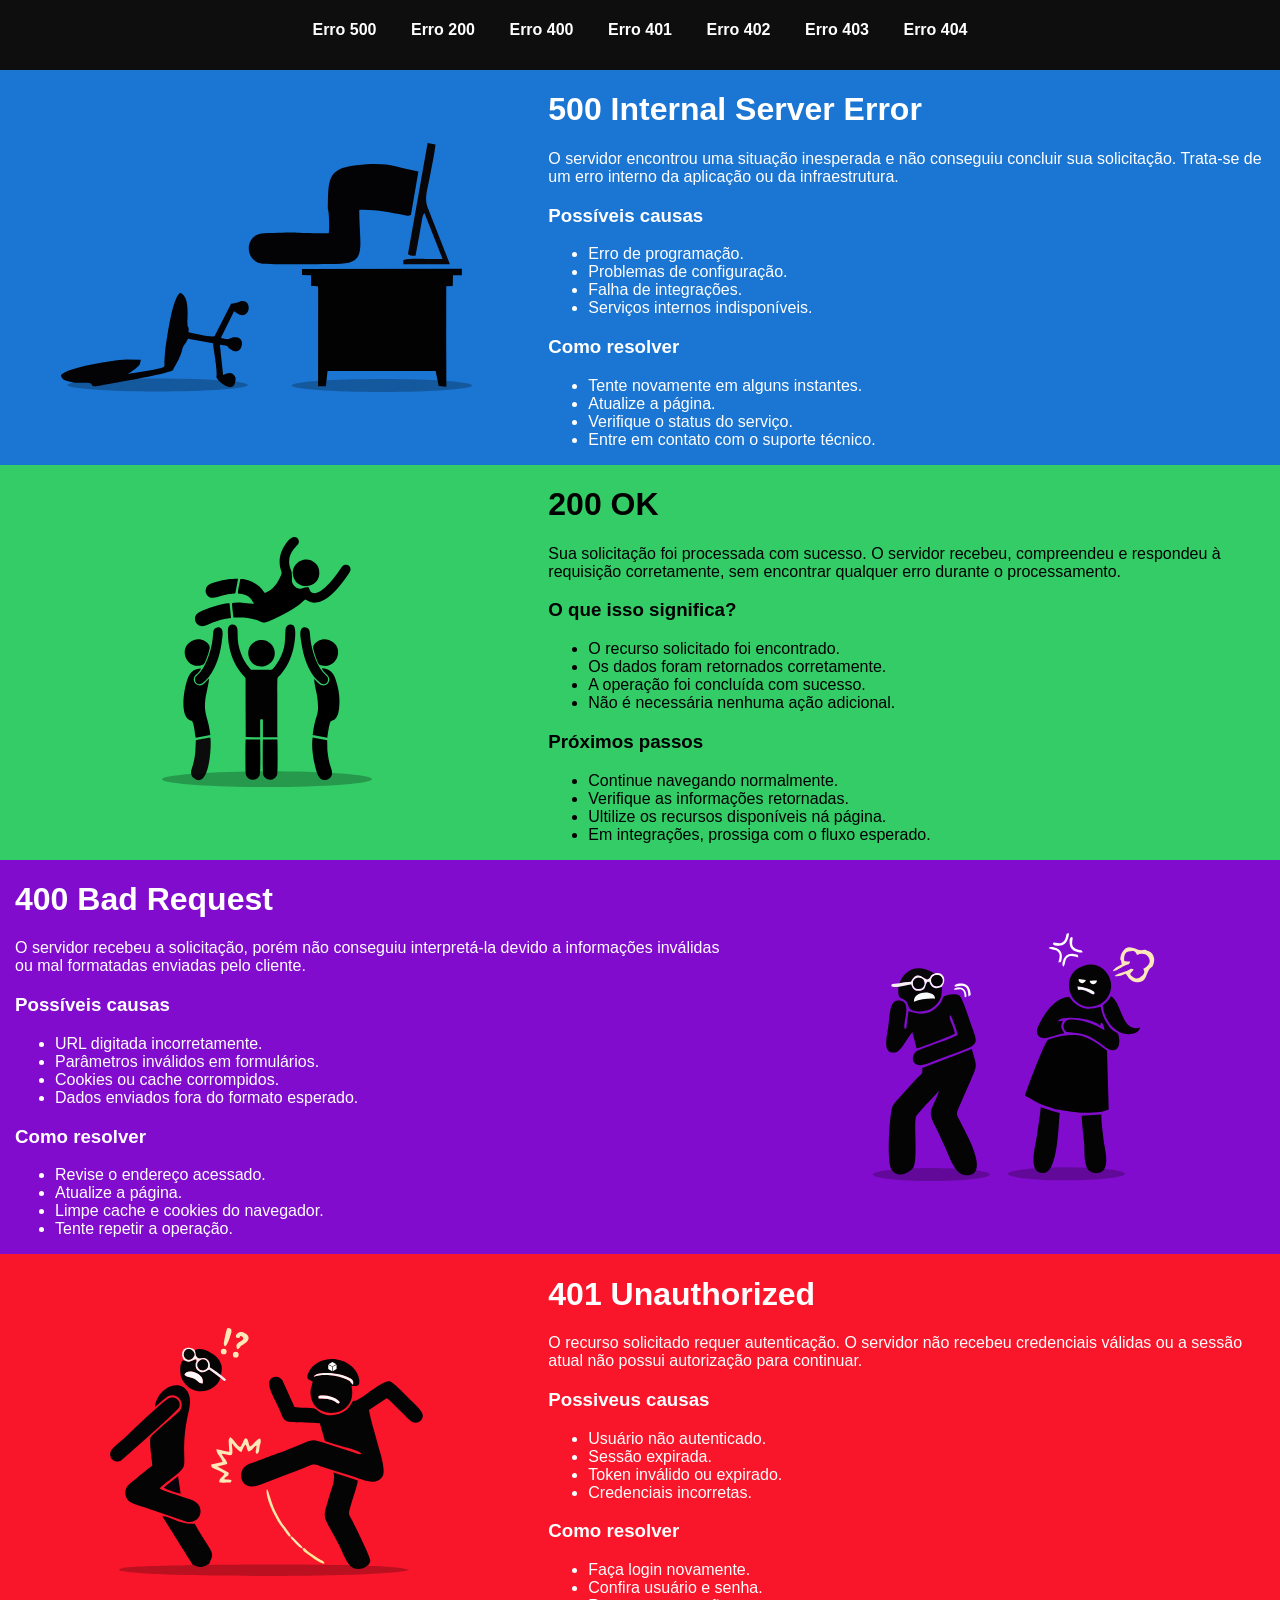
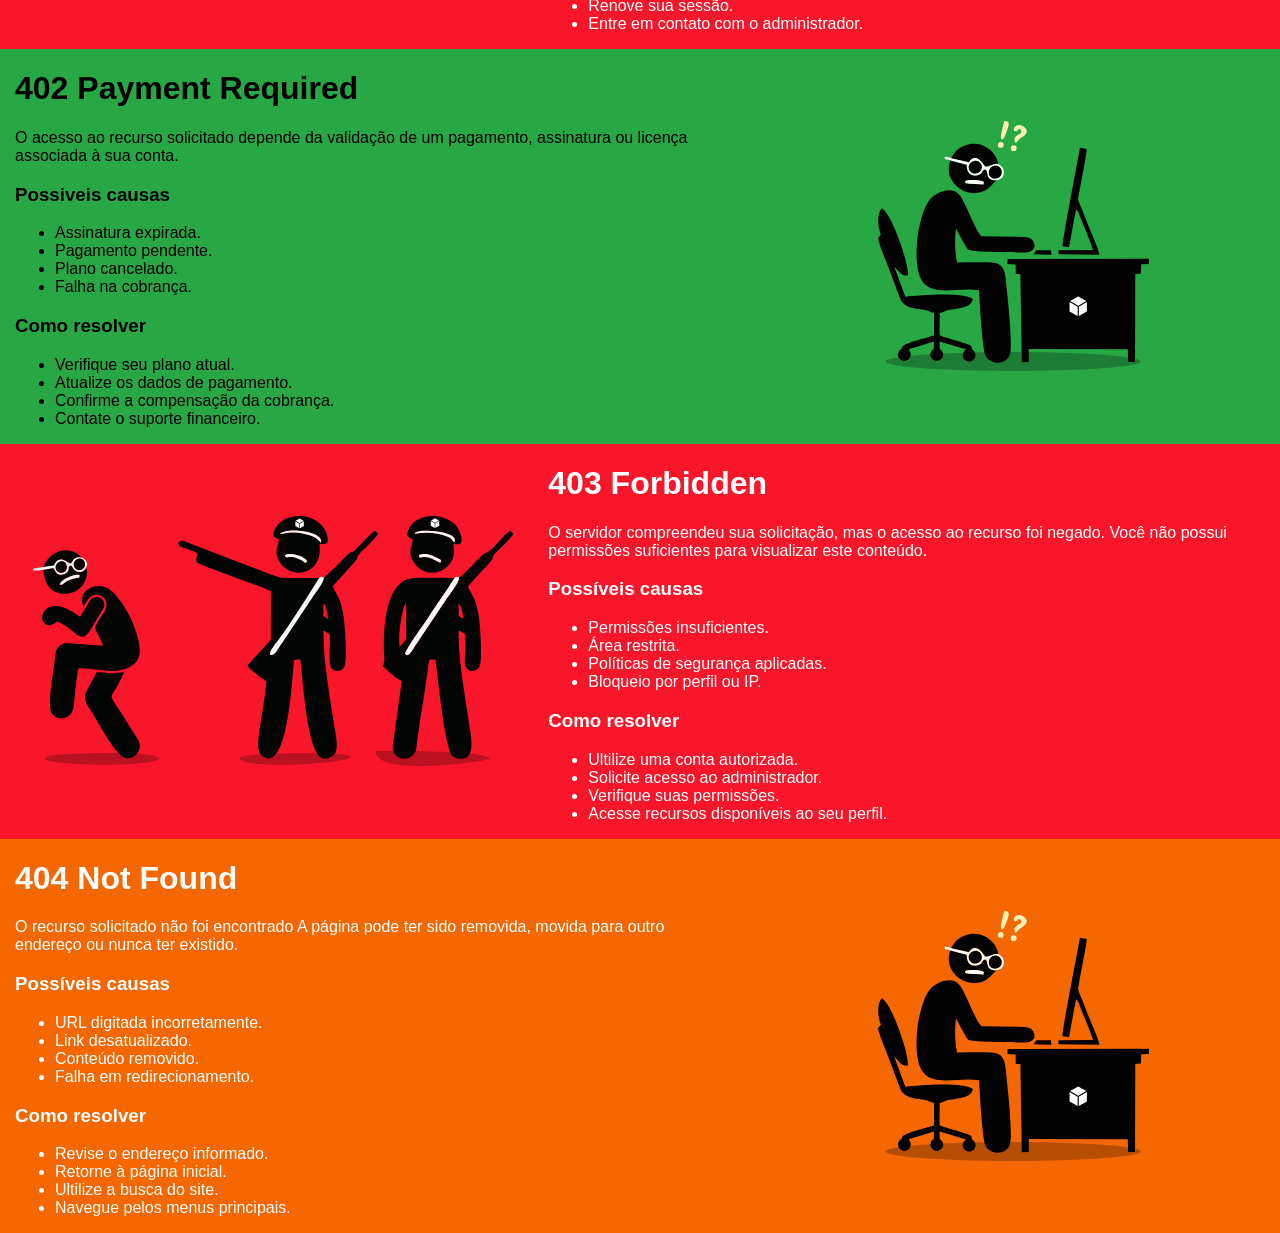
==== website/index.html @ 3d2f1991 "save to compare" ====
<!DOCTYPE html>
<html lang="pt-br">

<head>
    <meta charset="UTF-8">
    <meta name="viewport" content="width=device-width, initial-scale=1.0">
    <title>Base web</title>
    <link rel="stylesheet" href="estilos.css">
</head>

<body>
    <div class="barra-navegacao">
        <a href="#ERROR_500" class="btn">Erro 500</a>
        <a href="#ERROR_200" class="btn">Erro 200</a>
        <a href="#ERROR_400" class="btn">Erro 400</a>
        <a href="#ERROR_401" class="btn">Erro 401</a>
        <a href="#ERROR_402" class="btn">Erro 402</a>
        <a href="#ERROR_403" class="btn">Erro 403</a>
        <a href="#ERROR_404" class="btn">Erro 404</a>
    </div>

    <!-- Seção: ERROR 500 -->
    <div id="ERROR_500" class="linha text-branco" style="background-color: #1B75D2;">
        <div class="col-5 d-flex alinhar-meio p-2">
            <img class="img-error" src="assets/500.svg" alt="500 Internal Server Error">
        </div>

        <div class="col-7">
            <h1>500 Internal Server Error</h1>
            <p>
                O servidor encontrou uma situação inesperada e não conseguiu concluir sua solicitação. Trata-se de um
                erro interno da aplicação ou da infraestrutura.
            </p>

            <h3>Possíveis causas</h3>
            <ul>
                <li>Erro de programação.</li>
                <li>Problemas de configuração.</li>
                <li>Falha de integrações.</li>
                <li>Serviços internos indisponíveis.</li>
            </ul>

            <h3>Como resolver</h3>
            <ul>
                <li>Tente novamente em alguns instantes.</li>
                <li>Atualize a página.</li>
                <li>Verifique o status do serviço.</li>
                <li>Entre em contato com o suporte técnico.</li>
            </ul>
        </div>
    </div>

    <!-- Seção ERROR 200 -->

    <div id="ERROR_200" class="linha text-preto" style="background-color: #33CC66;">
        <div class="col-5 d-flex alinhar-meio p-2">
            <img class="img-error" src="assets/200.svg" alt="200 OK">
        </div>

        <div class="col-7">
            <h1> 200 OK</h1>
            <p>
                Sua solicitação foi processada com sucesso. O servidor recebeu, compreendeu e respondeu à requisição corretamente,
                sem encontrar qualquer erro durante o processamento.
            </p>

            <h3>O que isso significa?</h3>
            <ul>
                <li> O recurso solicitado foi encontrado.</li>
                <li>Os dados foram retornados corretamente.</li>
                <li>A operação foi concluída com sucesso.</li>
                <li>Não é necessária nenhuma ação adicional.</li>
            </ul>

            <h3>Próximos passos</h3>
            <ul>
                <li>Continue navegando normalmente.</li>
                <li>Verifique as informações retornadas.</li>
                <li>Ultilize os recursos disponíveis ná página.</li>
                <li>Em integrações, prossiga com o fluxo esperado.</li>
            </ul>
        </div>
    </div>

    <!-- Seção ERROR 400-->

    <div id="ERROR_400" class="linha text-branco" style="background-color: #820CCD;">
        <div class="col-7">
            <h1>400 Bad Request</h1>
            <p>
                O servidor recebeu a solicitação, porém não conseguiu interpretá-la devido a informações inválidas ou
                mal formatadas enviadas pelo cliente.
            </p>

            <h3>Possíveis causas</h3>
            <ul>
                <li>URL digitada incorretamente.</li>
                <li>Parâmetros inválidos em formulários.</li>
                <li>Cookies ou cache corrompidos.</li>
                <li>Dados enviados fora do formato esperado.</li>
            </ul>

            <h3>Como resolver</h3>
            <ul>
                <li>Revise o endereço acessado.</li>
                <li>Atualize a página.</li>
                <li>Limpe cache e cookies do navegador.</li>
                <li>Tente repetir a operação.</li>
            </ul>
        </div>

        <div class="col-5 d-flex alinhar-meio p-2">
            <img class="img-error" src="assets/400.svg" alt="400 Bad Request">
        </div>
    </div>

    <!-- Seção ERROR 401-->

    <div id="ERROR_401" class="linha text-branco" style="background-color: #F9152A;">
        <div class="col-5 d-flex alinhar-meio p-2">
            <img class="img-error" src="assets/401.svg" alt="401 Unauthorized">
        </div>

        <div class="col-7">
            <h1>401 Unauthorized</h1>
            <p>
                O recurso solicitado requer autenticação. O servidor não recebeu credenciais válidas ou a sessão atual
                não possui autorização para continuar.
            </p>

            <h3>Possiveus causas</h3>
            <ul>
                <li>Usuário não autenticado.</li>
                <li>Sessão expirada.</li>
                <li>Token inválido ou expirado.</li>
                <li>Credenciais incorretas.</li>
            </ul>

            <h3>Como resolver</h3>
            <ul>
                <li>Faça login novamente.</li>
                <li>Confira usuário e senha.</li>
                <li>Renove sua sessão.</li>
                <li>Entre em contato com o administrador.</li>
            </ul>
        </div>
    </div>

    <!-- Seção ERROR 402 -->

    <div id="ERROR_402" class="linha" style="background-color: #28A745;">
        <div class="col-7">
            <h1>402 Payment Required</h1>
            <p>
                O acesso ao recurso solicitado depende da validação de um pagamento, assinatura ou licença associada à sua conta.
            </p>

            <h3>Possiveis causas</h3>
            <ul>
                <li>Assinatura expirada.</li>
                <li>Pagamento pendente.</li>
                <li>Plano cancelado.</li>
                <li>Falha na cobrança.</li>
            </ul>

            <h3>Como resolver</h3>
            <ul>
                <li>Verifique seu plano atual.</li>
                <li>Atualize os dados de pagamento.</li>
                <li>Confirme a compensação da cobrança.</li>
                <li>Contate o suporte financeiro.</li>
            </ul>
        </div>

        <div class="col-5 d-flex alinhar-meio p-2">
            <img class="img-error" src="assets/402.svg" alt="402 Payment Required">
        </div>
    </div>

    <!-- Seçao ERROR 403-->

    <div id="ERROR_403" class="linha text-branco" style="background-color: #F9152A;">
        <div class="col-5 d-flex alinhar-meio p-2">
            <img class="img-error" src="assets/403.svg" alt="403 Forbidden">
        </div>

        <div class="col-7">
            <h1>403 Forbidden</h1>
            <p>
                O servidor compreendeu sua solicitação, mas o acesso ao recurso foi negado. Você não possui permissões suficientes
                para visualizar este conteúdo.
            </p>

            <h3>Possíveis causas</h3>
            <ul>
                <li>Permissões insuficientes.</li>
                <li>Área restrita.</li>
                <li>Políticas de segurança aplicadas.</li>
                <li>Bloqueio por perfil ou IP.</li>
            </ul>

            <h3>Como resolver</h3>
            <ul>
                <li>Ultilize uma conta autorizada.</li>
                <li>Solicite acesso ao administrador.</li>
                <li>Verifique suas permissões.</li>
                <li>Acesse recursos disponíveis ao seu perfil.</li>
            </ul>
        </div>
    </div>

    <!-- Secção ERROR 404-->

    <div id="ERROR_404" class="linha text-branco" style="background-color: #F46701;">
        <div class="col-7">
            <h1>404 Not Found</h1>
            <p>
                O recurso solicitado não foi encontrado A página pode ter sido removida, movida para outro endereço ou
                nunca ter existido.
            </p>

            <h3>Possíveis causas</h3>
            <ul>
                <li>URL digitada incorretamente.</li>
                <li>Link desatualizado.</li>
                <li>Conteúdo removido.</li>
                <li>Falha em redirecionamento.</li>
            </ul>

            <h3>Como resolver</h3>
            <ul>
                <li>Revise o endereço informado.</li>
                <li>Retorne à página inicial.</li>
                <li>Ultilize a busca do site.</li>
                <li>Navegue pelos menus principais.</li>
            </ul>
        </div>

        <div class="col-5 d-flex alinhar-meio p-2">
            <img class="img-error" src="assets/404.svg" alt="404 Not Found">
        </div>
    </div>
</body>

</html>
---- website/estilos.css ----
/* Base e Fundo */

html,
body {
    margin: 0;
    padding: 0;
    color: #000;
    font-family: Arial, Helvetica, sans-serif;
    background-color: #fff;
}

/* Componentes Globais */

.barra-navegacao {
    height: 60px;
    padding: 5px 10px;
    top: 0;
    left: 0;
    position: sticky;
    text-align: center;
    background-color: #000000f1;
}

.btn {
    color: #fff;
    font-weight: 700;
    text-decoration: none;
    display: inline-flex;
    align-items: center;
    justify-content: center;
    height: 40px;
    min-width: 60px;
    padding: 5px 15px;
    border-radius: 4px;
}

.btn:hover {
    color: #000;
    background-color: #f3f3f3;
}

/* Ultilitarios de Espaçamento */

.p-1 { padding: 1rem !important; }
.p-2 { padding: 2rem !important; } 
.p-3 { padding: 3rem !important; }
.p-4 { padding: 4rem !important; }
.p-5 { padding: 5rem !important; }

/* Cores de texto e Midia */

.text-preto { color: #000 !important;}
.text-branco { color: #fff !important;}

.img-error {
    width: auto;
    height: 250px;
    object-fit: contain;
    margin: 0 auto;
    display: block;
}

/* Sistema de Grid e Layout */

.linha {
    display: flex;
    flex-wrap: wrap;
    align-items: stretch;
}

[class^="col-"] {
    padding: 0 15px;
    box-sizing: border-box;
}

.col-1 { width: 8.333%; }
.col-2 { width: 16.666%; }
.col-3 { width: 25%; }
.col-4 { width: 33.333%; }
.col-5 { width: 41.666%; }
.col-6 { width: 50%; }
.col-7 { width: 58.333%; }
.col-8 { width: 66.666%; }
.col-9 { width: 75%; }
.col-10 { width: 83.333%; }
.col-11 { width: 91.666%; }
.col-12 { width: 100%; }

.d-flex {
    display: flex;
}

.alinhar-meio {
    align-items: center;
}
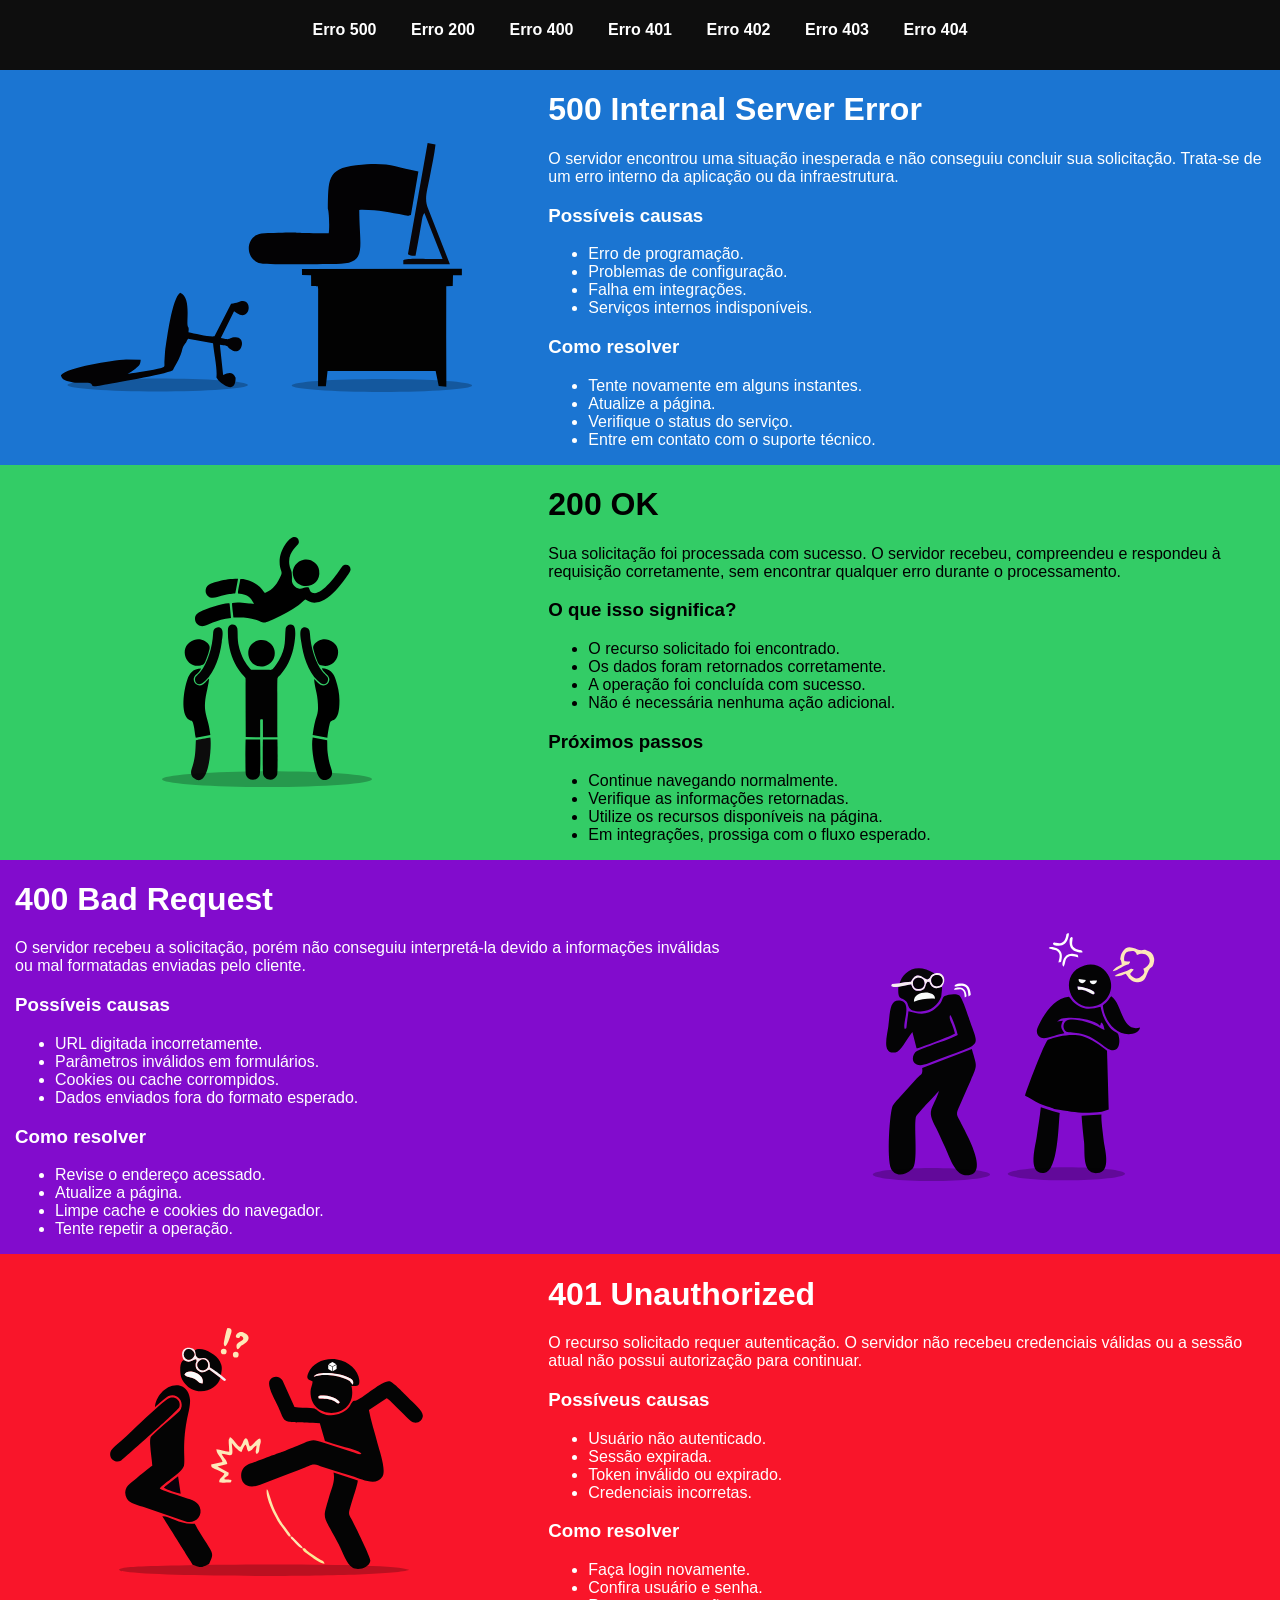
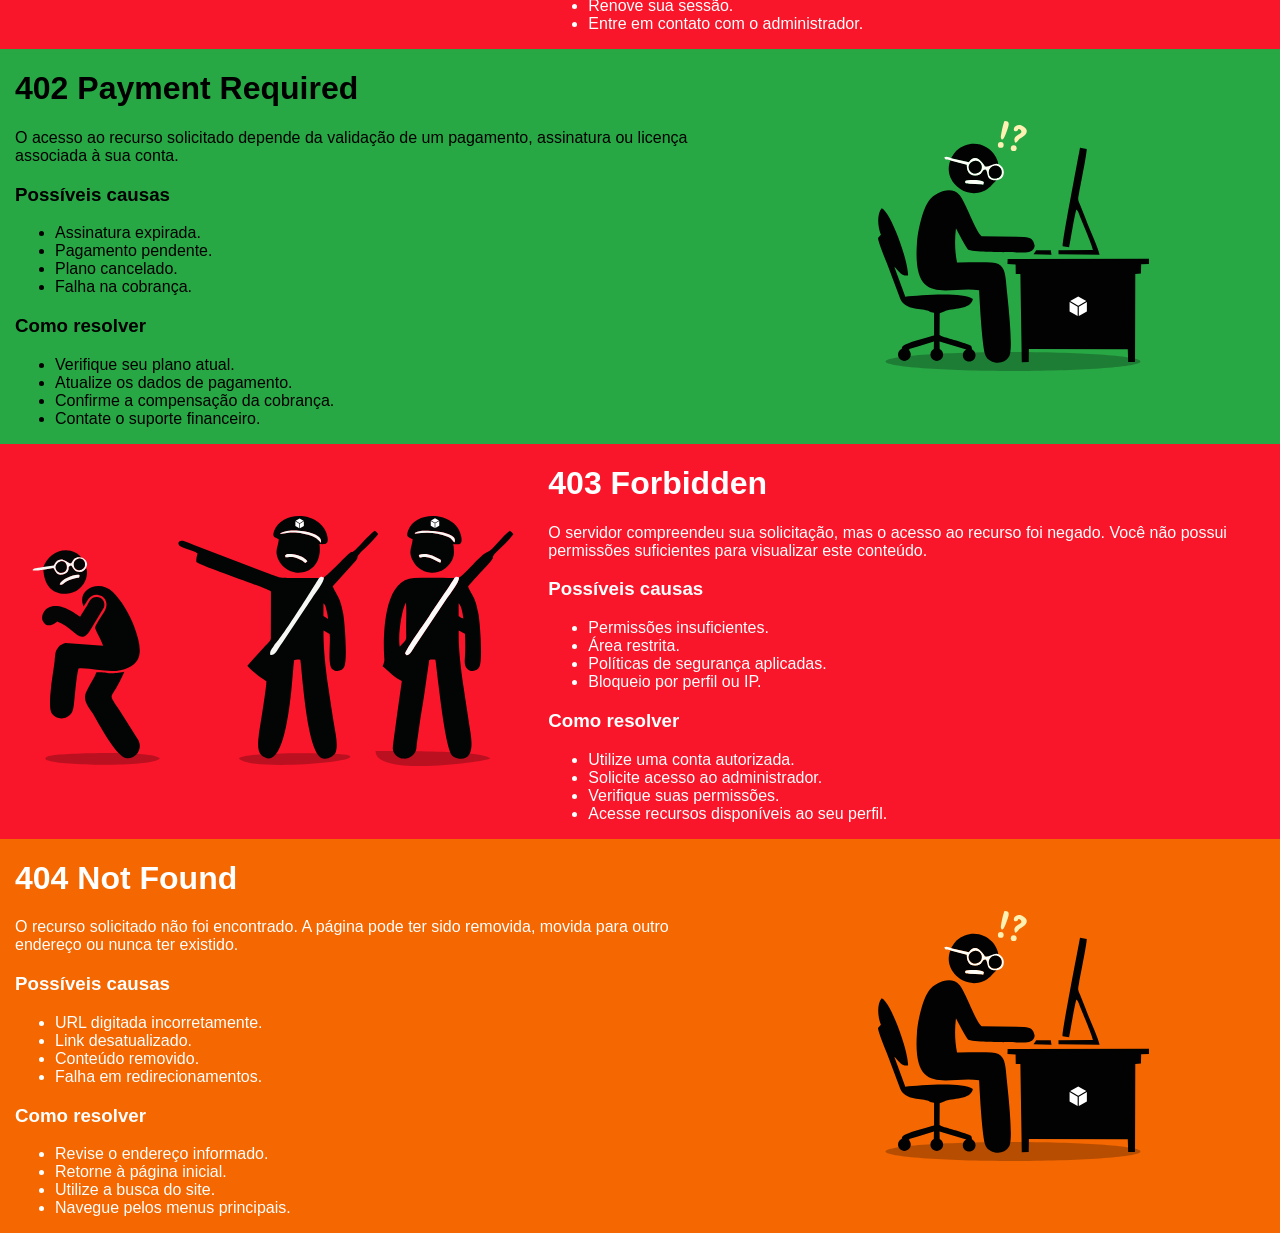
==== commit 0fa4ac7c: "Bugfixes" ====
--- a/website/index.html
+++ b/website/index.html
@@ -4,7 +4,7 @@
 <head>
     <meta charset="UTF-8">
     <meta name="viewport" content="width=device-width, initial-scale=1.0">
-    <title>Base web</title>
+    <title>Base Web</title>
     <link rel="stylesheet" href="estilos.css">
 </head>
 
@@ -36,7 +36,7 @@
             <ul>
                 <li>Erro de programação.</li>
                 <li>Problemas de configuração.</li>
-                <li>Falha de integrações.</li>
+                <li>Falha em integrações.</li>
                 <li>Serviços internos indisponíveis.</li>
             </ul>
 
@@ -50,7 +50,7 @@
         </div>
     </div>
 
-    <!-- Seção ERROR 200 -->
+    <!-- Seção: ERROR 200 -->
 
     <div id="ERROR_200" class="linha text-preto" style="background-color: #33CC66;">
         <div class="col-5 d-flex alinhar-meio p-2">
@@ -58,7 +58,7 @@
         </div>
 
         <div class="col-7">
-            <h1> 200 OK</h1>
+            <h1>200 OK</h1>
             <p>
                 Sua solicitação foi processada com sucesso. O servidor recebeu, compreendeu e respondeu à requisição corretamente,
                 sem encontrar qualquer erro durante o processamento.
@@ -66,7 +66,7 @@
 
             <h3>O que isso significa?</h3>
             <ul>
-                <li> O recurso solicitado foi encontrado.</li>
+                <li>O recurso solicitado foi encontrado.</li>
                 <li>Os dados foram retornados corretamente.</li>
                 <li>A operação foi concluída com sucesso.</li>
                 <li>Não é necessária nenhuma ação adicional.</li>
@@ -76,7 +76,7 @@
             <ul>
                 <li>Continue navegando normalmente.</li>
                 <li>Verifique as informações retornadas.</li>
-                <li>Ultilize os recursos disponíveis ná página.</li>
+                <li>Utilize os recursos disponíveis na página.</li>
                 <li>Em integrações, prossiga com o fluxo esperado.</li>
             </ul>
         </div>
@@ -128,7 +128,7 @@
                 não possui autorização para continuar.
             </p>
 
-            <h3>Possiveus causas</h3>
+            <h3>Possíveus causas</h3>
             <ul>
                 <li>Usuário não autenticado.</li>
                 <li>Sessão expirada.</li>
@@ -155,7 +155,7 @@
                 O acesso ao recurso solicitado depende da validação de um pagamento, assinatura ou licença associada à sua conta.
             </p>
 
-            <h3>Possiveis causas</h3>
+            <h3>Possíveis causas</h3>
             <ul>
                 <li>Assinatura expirada.</li>
                 <li>Pagamento pendente.</li>
@@ -201,7 +201,7 @@
 
             <h3>Como resolver</h3>
             <ul>
-                <li>Ultilize uma conta autorizada.</li>
+                <li>Utilize uma conta autorizada.</li>
                 <li>Solicite acesso ao administrador.</li>
                 <li>Verifique suas permissões.</li>
                 <li>Acesse recursos disponíveis ao seu perfil.</li>
@@ -215,7 +215,7 @@
         <div class="col-7">
             <h1>404 Not Found</h1>
             <p>
-                O recurso solicitado não foi encontrado A página pode ter sido removida, movida para outro endereço ou
+                O recurso solicitado não foi encontrado. A página pode ter sido removida, movida para outro endereço ou
                 nunca ter existido.
             </p>
 
@@ -224,14 +224,14 @@
                 <li>URL digitada incorretamente.</li>
                 <li>Link desatualizado.</li>
                 <li>Conteúdo removido.</li>
-                <li>Falha em redirecionamento.</li>
+                <li>Falha em redirecionamentos.</li>
             </ul>
 
             <h3>Como resolver</h3>
             <ul>
                 <li>Revise o endereço informado.</li>
                 <li>Retorne à página inicial.</li>
-                <li>Ultilize a busca do site.</li>
+                <li>Utilize a busca do site.</li>
                 <li>Navegue pelos menus principais.</li>
             </ul>
         </div>
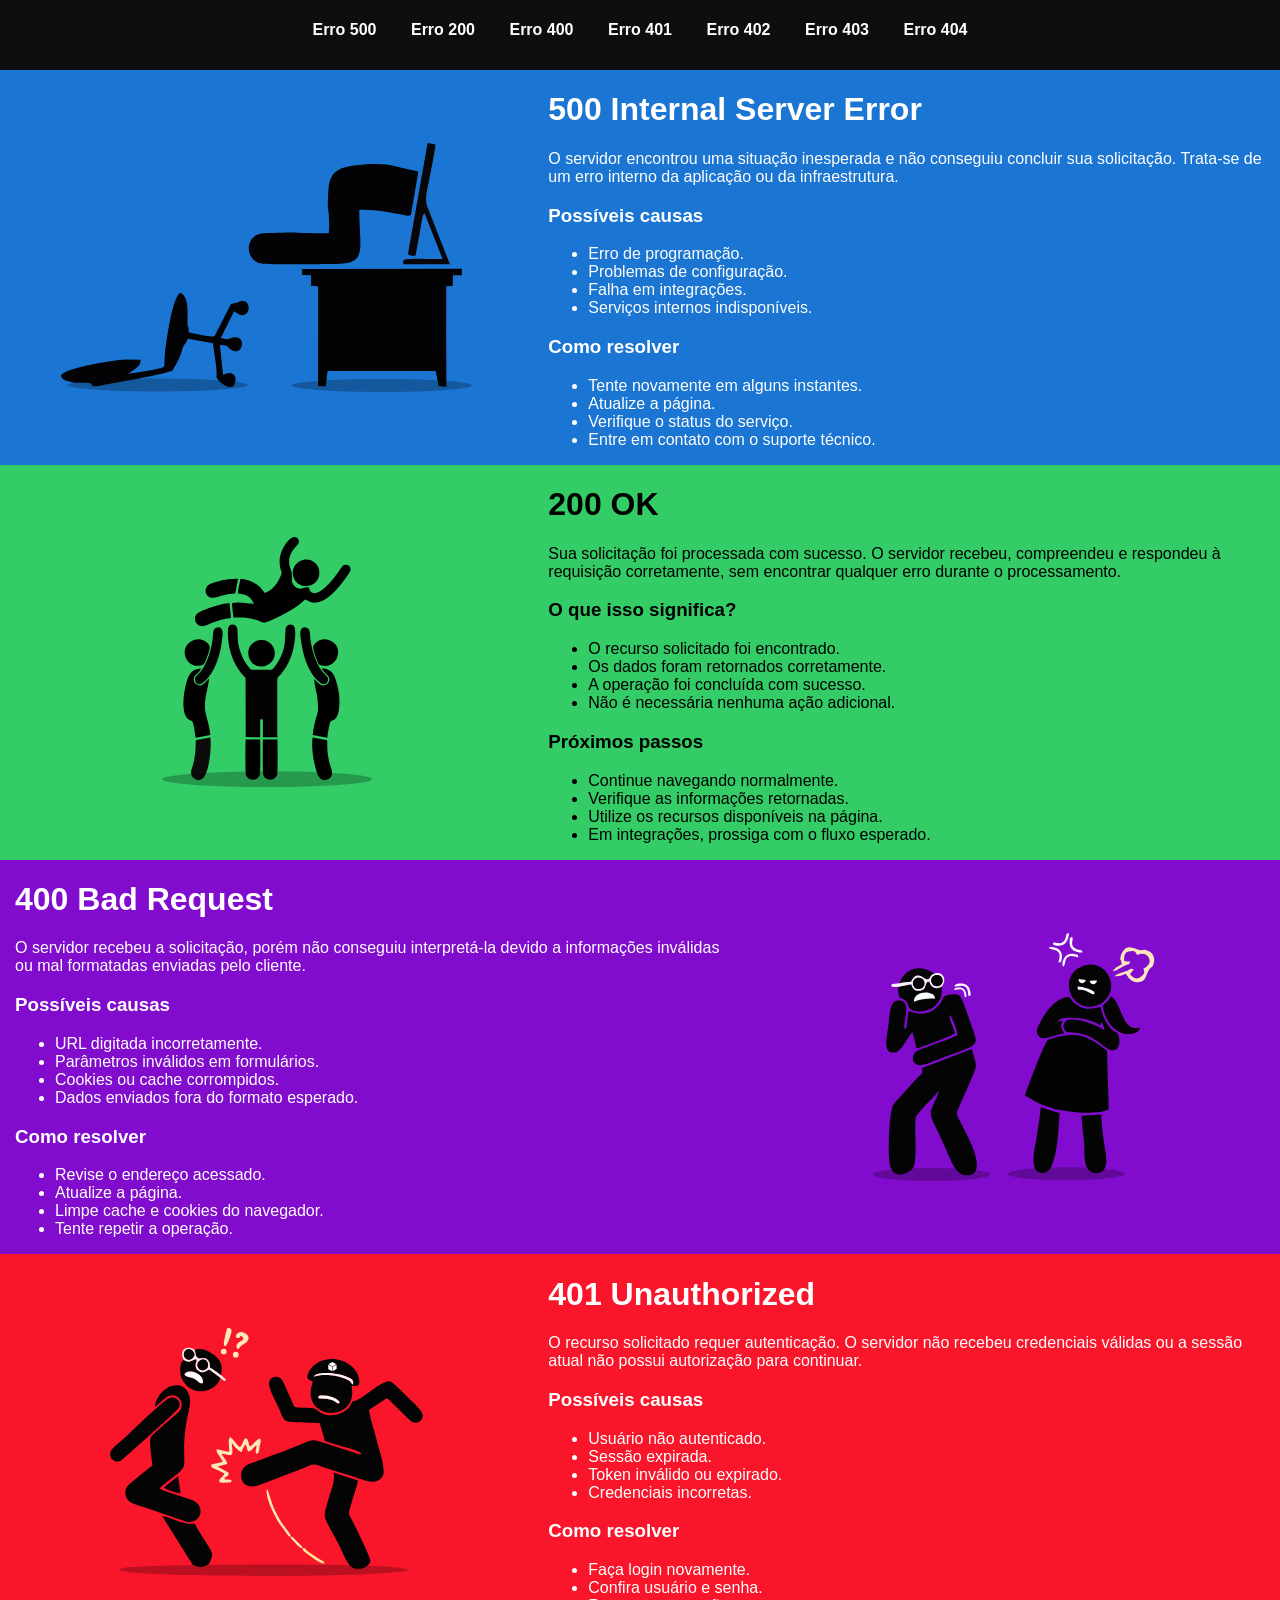
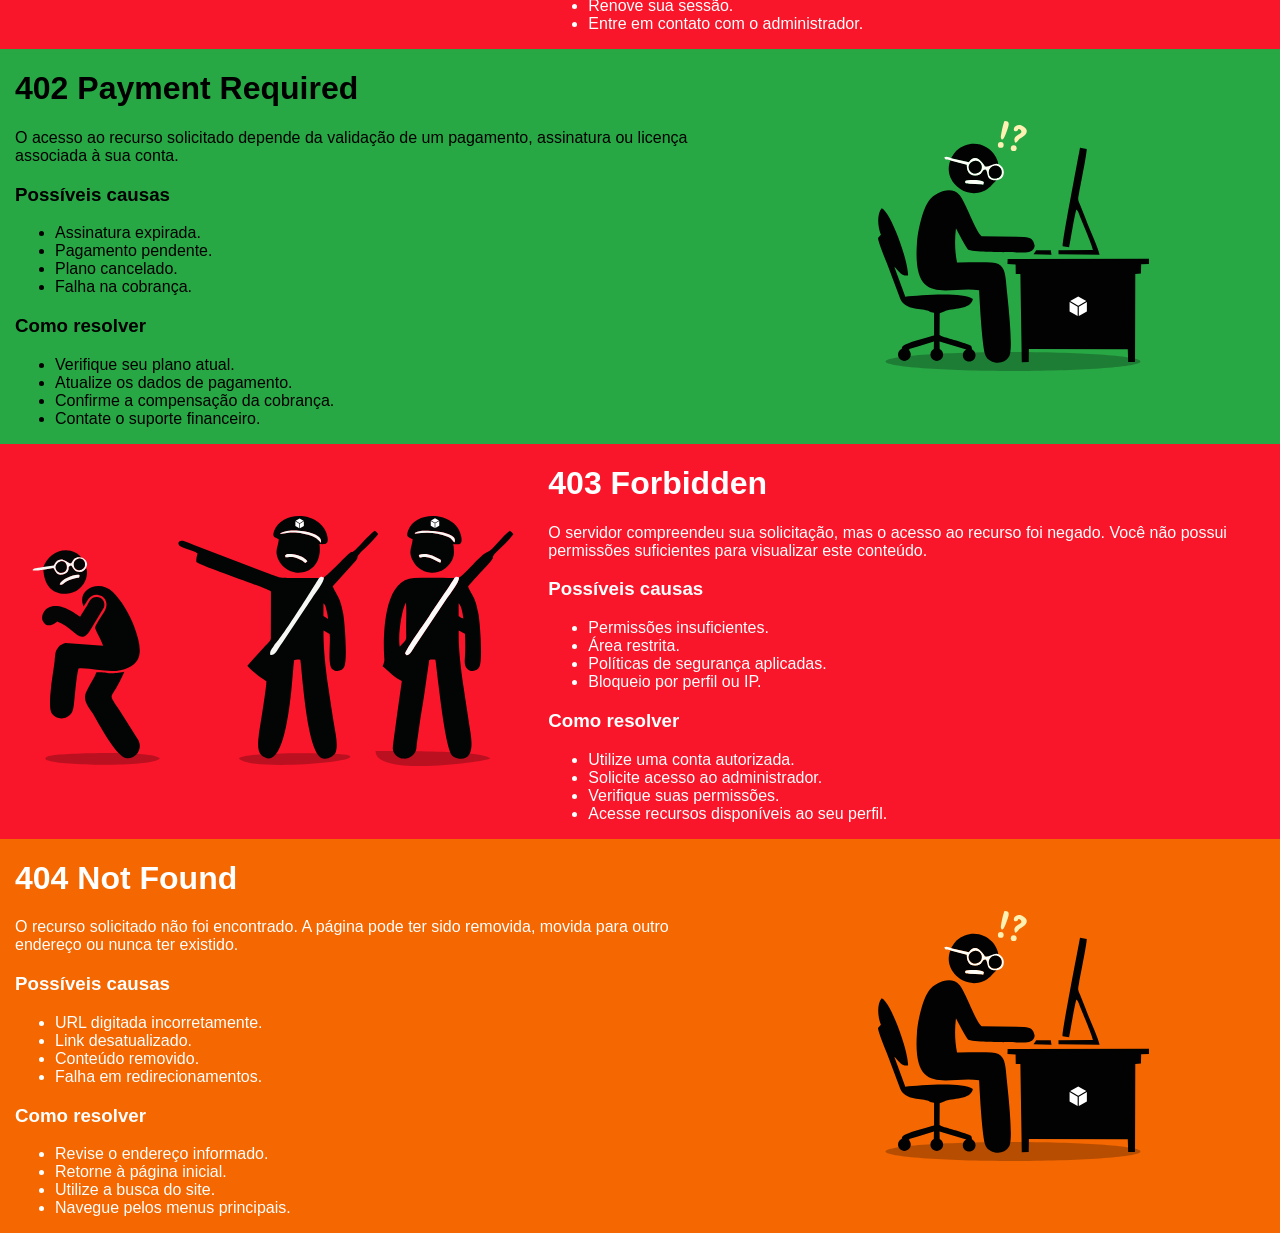
==== commit 12cea283: "envio da prova" ====
--- a/website/index.html
+++ b/website/index.html
@@ -128,7 +128,7 @@
                 não possui autorização para continuar.
             </p>
 
-            <h3>Possíveus causas</h3>
+            <h3>Possíveis causas</h3>
             <ul>
                 <li>Usuário não autenticado.</li>
                 <li>Sessão expirada.</li>
